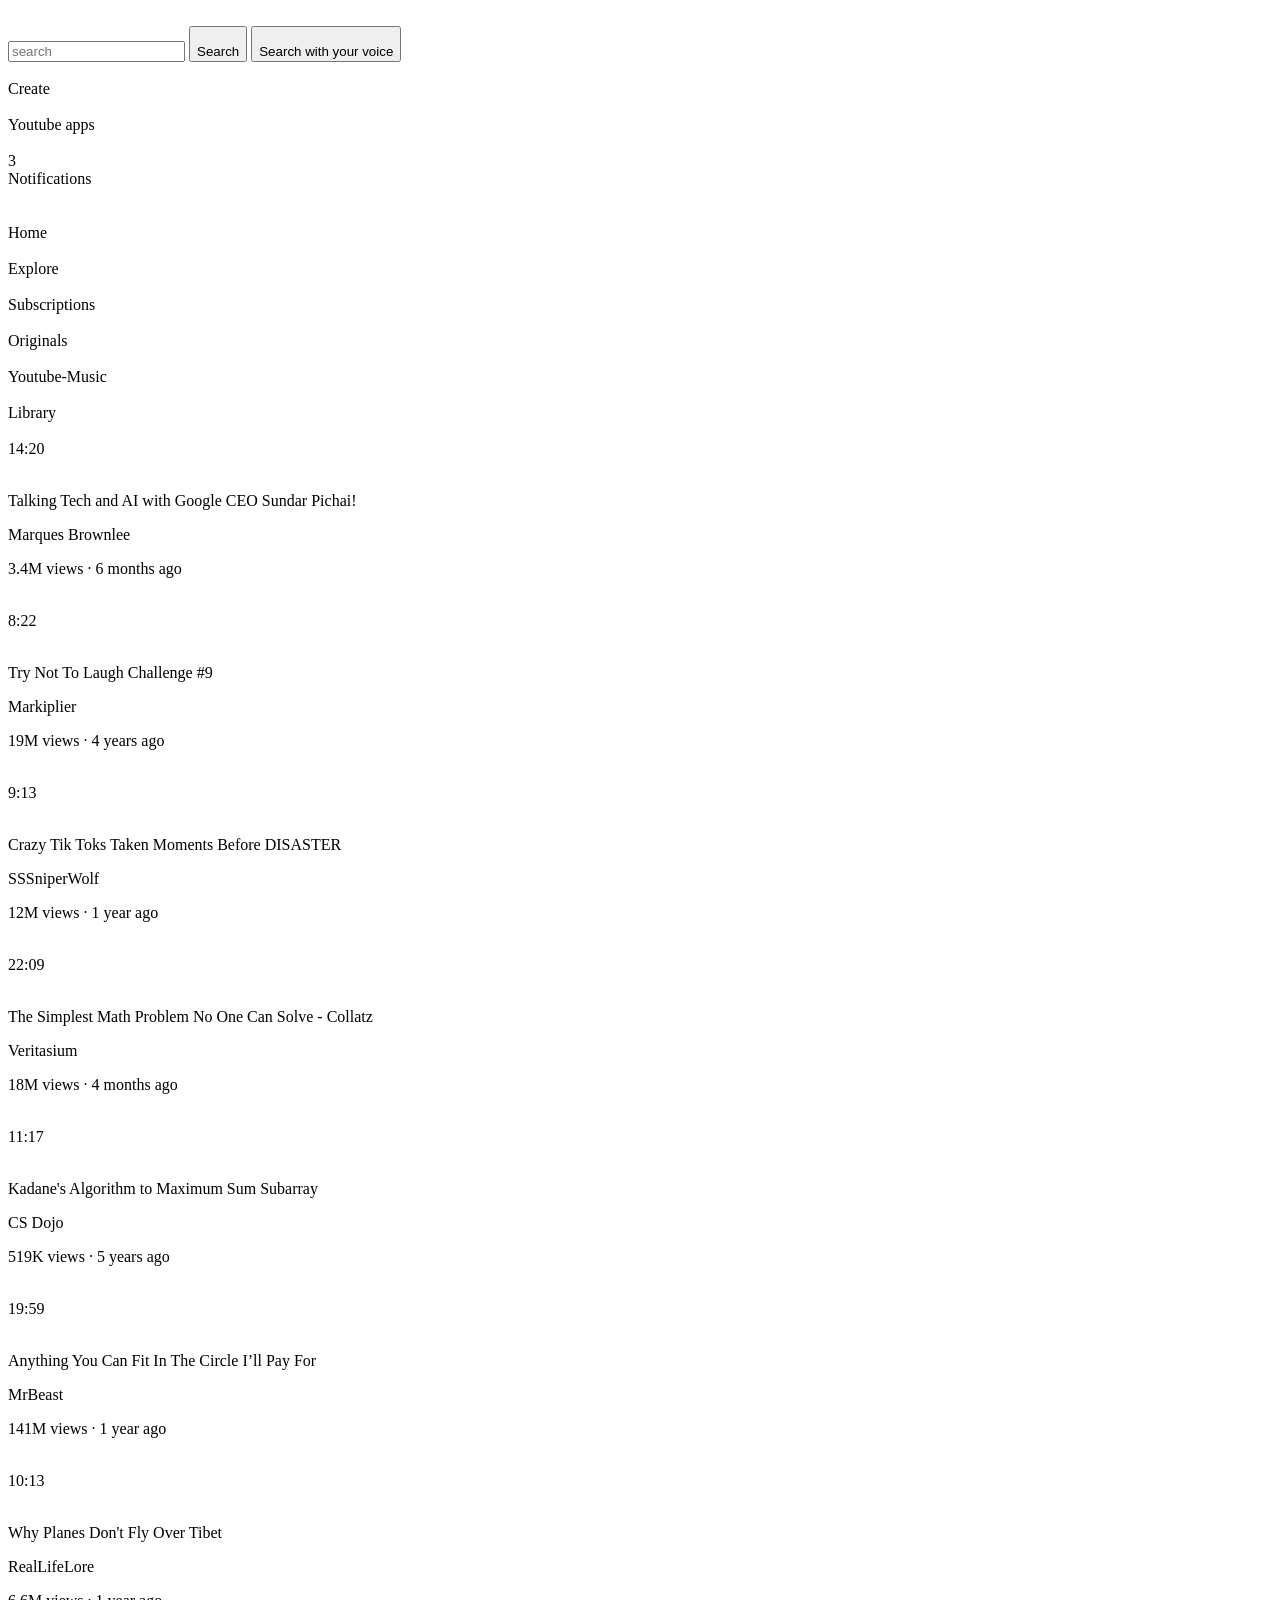
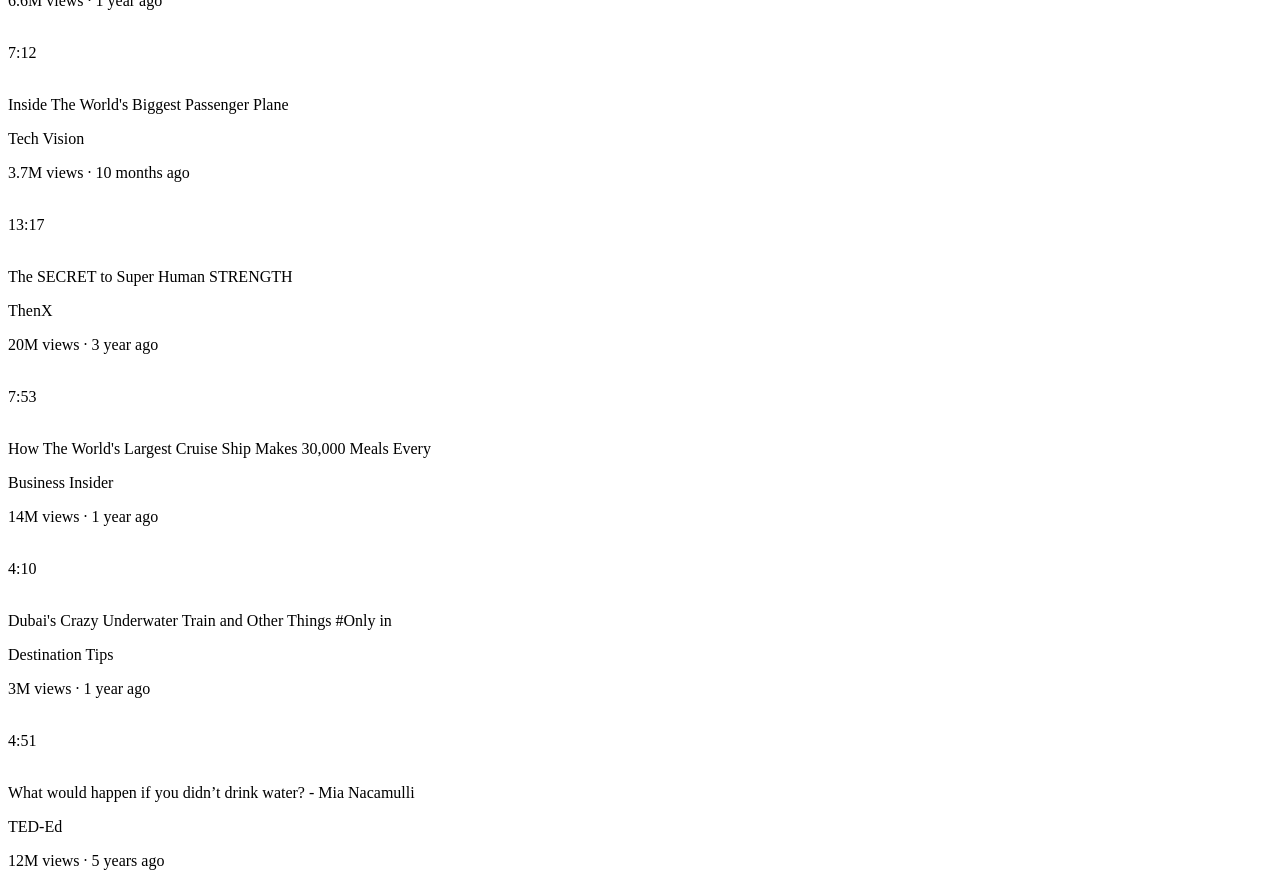
==== youtube.html @ 5d9dc22b "Add files via upload" ====
<!DOCTYPE html>
<html>
  <head>
    <title>Youtube</title>
    <link rel="stylesheet" href="styles-2/youtube.css">
    <link rel="preconnect" href="https://fonts.googleapis.com">
<link rel="preconnect" href="https://fonts.gstatic.com" crossorigin>
<link href="https://fonts.googleapis.com/css2?family=Roboto:wght@400;500;700&display=swap" rel="stylesheet">
  </head>
  <body class="body">
    <div class="header">
      <div class="left-section">
        <img class="hamburger" src="images/hamburger-menu.svg" alt="">
        <img class="youtube-logo" src="images/youtube-logo.svg" alt="">
      </div>
      <div class="middle-section">
        <input class="text" type="text" placeholder="search">
        <button class="search-button">
          <img class="search-icon" src="images/search.svg" alt="">
          <div class="tooltip">Search</div>
        </button>
        <button class="voice-button">
          <img class="voice-icon" src="images/voice-search-icon.svg" alt="">
          <div class="tooltip">Search with your voice</div>
        </button>
      </div>
      <div class="right-section">
        <div class="upload-icon-container">
          <img class="upload-icon" src="images/upload.svg" alt="">
          <div class="tooltip">Create</div>
        </div>
        <div class="youtube-container">
          <img class="youtube-apps-icon" src="images/youtube-apps.svg" alt="">
          <div class="tooltip">Youtube apps</div>
        </div>
        <div class="notifications-container">
          <img class="notifications-icon" src="images/notifications.svg" alt="">
          <div class="notifications-count">3</div>
          <div class="tooltip">Notifications</div>
        </div>
        <img class="channel-me" src="images/my-channel.jpeg" alt="">
      </div>
    </div>

    <div class="sidebar">
      <div class="sidebar-link"><img src="images/home.svg" alt="">
      <div>Home</div>
    </div>
      <div class="sidebar-link"><img src="images/explore.svg" alt="">
        <div>Explore</div>
      </div>
      <div class="sidebar-link"><img src="images/subscriptions.svg" alt="">
        <div>Subscriptions</div>
      </div>
      <div class="sidebar-link"><img src="images/originals.svg" alt="">
        <div>Originals</div>
      </div>
      <div class="sidebar-link"><img src="images/youtube-music.svg" alt="">
        <div>Youtube-Music</div>
      </div>
      <div class="sidebar-link"><img src="images/library.svg" alt="">
        <div>Library</div>
      </div>
    </div>

    <div class="video-grid">
      <div class="division">
        <div class="thumbnail-0">
          <img class="thumbnail" src="images/thumbnail-1.webp" alt="">
          <div class="video-time">14:20</div>
        </div>
        <div class="video-info-grid">
          <div class="channel-picture">
            <img  class="pfp" src="images/channel-1.jpeg" alt="">
          </div>
          <div class="info">
            <p class="title">
              Talking Tech and AI with Google CEO Sundar Pichai!
            </p>
           <p class="channel">
            Marques Brownlee
           </p>   
           <p class="views">
            3.4M views · 6 months ago
           </p>
          </div>
          </div>
        </div>
        <div class="division">
          <div class="thumbnail-0">
            <img class="thumbnail" src="images/thumbnail-2.webp" alt="">
            <div class="video-time">8:22</div>
          </div>
          <div class="video-info-grid">
            <div class="channel-picture">
              <img  class="pfp" src="images/channel-2.jpeg" alt="">
            </div>
            <div class="info">
              <p class="title">
                Try Not To Laugh Challenge #9
              </p>
             <p class="channel">
              Markiplier
             </p> 
             <p class="views">
              19M views · 4 years ago
             </p>
            </div>
            </div>
          </div>
    
          <div class="division">
            <div class="thumbnail-0">
              <img class="thumbnail" src="images/thumbnail-3.webp" alt="">
              <div class="video-time">9:13</div>
            </div>
            <div class="video-info-grid">
              <div class="channel-picture">
                <img  class="pfp" src="images/channel-3.jpeg" alt="">
              </div>
              <div class="info">
                <p class="title">
                  Crazy Tik Toks Taken Moments Before DISASTER
                </p>
               <p class="channel">
                SSSniperWolf
               </p>   
               <p class="views">
                12M views · 1 year ago
               </p>
              </div>
              </div>
            </div>
            <div class="division">
              <div class="thumbnail-0">
                <img class="thumbnail" src="images/thumbnail-4.webp" alt="">
                <div class="video-time">22:09</div>
              </div>
              <div class="video-info-grid">
                <div class="channel-picture">
                  <img  class="pfp" src="images/channel-4.jpeg" alt="">
                </div>
                <div class="info">
                  <p class="title">
                    The Simplest Math Problem No One Can Solve - Collatz
                  </p>
                 <p class="channel">
                  Veritasium
                 </p> 
                 <p class="views">
                  18M views · 4 months ago
                 </p>
                </div>
                </div>
              </div>
    
              <div class="division">
                <div class="thumbnail-0">
                  <img class="thumbnail" src="images/thumbnail-5.webp" alt="">
                  <div class="video-time">11:17</div>
                </div>
                <div class="video-info-grid">
                  <div class="channel-picture">
                    <img  class="pfp" src="images/channel-5.jpeg" alt="">
                  </div>
                  <div class="info">
                    <p class="title">
                      Kadane's Algorithm to Maximum Sum Subarray
                    </p>
                   <p class="channel">
                    CS Dojo
                   </p>   
                   <p class="views">
                    519K views · 5 years ago
                   </p>
                  </div>
                  </div>
                </div>
                <div class="division">
                  <div class="thumbnail-0">
                    <img class="thumbnail" src="images/thumbnail-6.webp" alt="">
                    <div class="video-time">19:59</div>
                  </div>
                  <div class="video-info-grid">
                    <div class="channel-picture">
                      <img  class="pfp" src="images/channel-6.jpeg" alt="">
                    </div>
                    <div class="info">
                      <p class="title">
                        Anything You Can Fit In The Circle I’ll Pay For
                      </p>
                     <p class="channel">
                      MrBeast
                     </p> 
                     <p class="views">
                      141M views · 1 year ago
                     </p>
                    </div>
                    </div>
                  </div>
                  <div class="division">
                    <div class="thumbnail-0">
                      <img class="thumbnail" src="images/thumbnail-7.webp" alt="">
                      <div class="video-time">10:13</div>
                    </div>
                    <div class="video-info-grid">
                      <div class="channel-picture">
                        <img  class="pfp" src="images/channel-7.jpeg" alt="">
                      </div>
                      <div class="info">
                        <p class="title">
                          Why Planes Don't Fly Over Tibet
                        </p>
                       <p class="channel">
                        RealLifeLore
                       </p>   
                       <p class="views">
                        6.6M views · 1 year ago
                       </p>
                      </div>
                      </div>
                    </div>
                    <div class="division">
                      <div class="thumbnail-0">
                        <img class="thumbnail" src="images/thumbnail-8.webp" alt="">
                        <div class="video-time">7:12</div>
                      </div>
                      <div class="video-info-grid">
                        <div class="channel-picture">
                          <img  class="pfp" src="images/channel-8.jpeg" alt="">
                        </div>
                        <div class="info">
                          <p class="title">
                            Inside The World's Biggest Passenger Plane
                          </p>
                         <p class="channel">
                          Tech Vision
                         </p> 
                         <p class="views">
                          3.7M views · 10 months ago
                         </p>
                        </div>
                        </div>
                      </div>
                      <div class="division">
                        <div class="thumbnail-0">
                          <img class="thumbnail" src="images/thumbnail-9.webp" alt="">
                          <div class="video-time">13:17</div>
                        </div>
                        <div class="video-info-grid">
                          <div class="channel-picture">
                            <img  class="pfp" src="images/channel-9.jpeg" alt="">
                          </div>
                          <div class="info">
                            <p class="title">
                              The SECRET to Super Human STRENGTH
                            </p>
                           <p class="channel">
                            ThenX
                           </p>   
                           <p class="views">
                            20M views · 3 year ago
                           </p>
                          </div>
                          </div>
                        </div>
                        <div class="division">
                          <div class="thumbnail-0">
                            <img class="thumbnail" src="images/thumbnail-10.webp" alt="">
                            <div class="video-time">7:53</div>
                          </div>
                          <div class="video-info-grid">
                            <div class="channel-picture">
                              <img  class="pfp" src="images/channel-10.jpeg" alt="">
                            </div>
                            <div class="info">
                              <p class="title">
                                How The World's Largest Cruise Ship Makes 30,000 Meals Every
                              </p>
                             <p class="channel">
                              Business Insider
                             </p> 
                             <p class="views">
                              14M views · 1 year ago
                             </p>
                            </div>
                            </div>
                          </div>

                          <div class="division">
                            <div class="thumbnail-0">
                              <img class="thumbnail" src="images/thumbnail-11.webp" alt="">
                              <div class="video-time">4:10</div>
                            </div>
                            <div class="video-info-grid">
                              <div class="channel-picture">
                                <img  class="pfp" src="images/channel-11.jpeg" alt="">
                              </div>
                              <div class="info">
                                <p class="title">
                                  Dubai's Crazy Underwater Train and Other Things #Only in
                                </p>
                               <p class="channel">
                                Destination Tips
                               </p>   
                               <p class="views">
                                3M views · 1 year ago
                               </p>
                              </div>
                              </div>
                            </div>
                            <div class="division">
                              <div class="thumbnail-0">
                                <img class="thumbnail" src="images/thumbnail-12.webp" alt="">
                                <div class="video-time">4:51</div>
                              </div>
                              <div class="video-info-grid">
                                <div class="channel-picture">
                                  <img  class="pfp" src="images/channel-12.jpeg" alt="">
                                </div>
                                <div class="info">
                                  <p class="title">
                                    What would happen if you didn’t drink water? - Mia Nacamulli
                                  </p>
                                 <p class="channel">
                                  TED-Ed
                                 </p> 
                                 <p class="views">
                                  12M views · 5 years ago
                                 </p>
                                </div>
                                </div>
                              </div>
                          
    </div>
  </body>
</html>
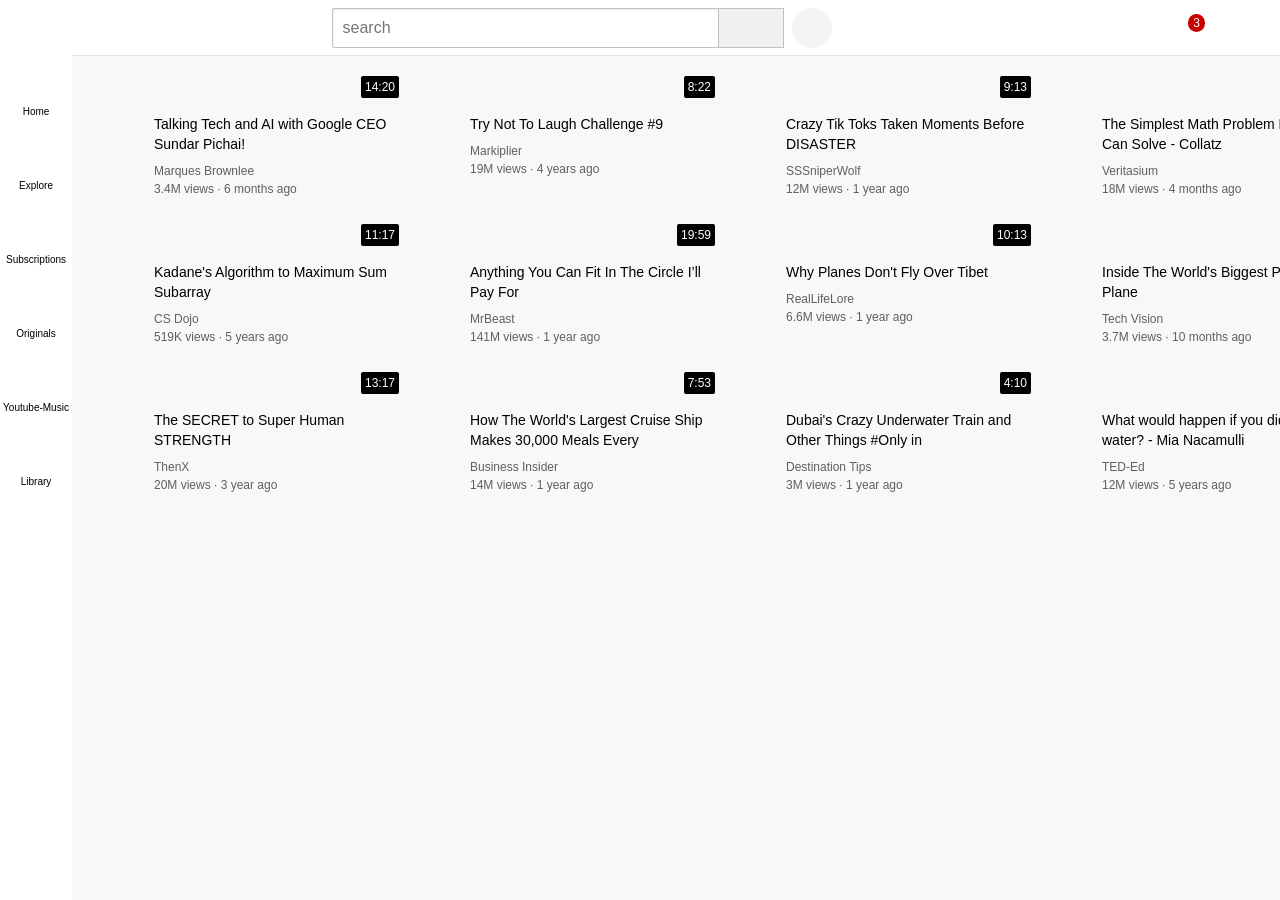
==== commit 9009a560: "Update youtube.html" ====
--- a/youtube.html
+++ b/youtube.html
@@ -2,7 +2,7 @@
 <html>
   <head>
     <title>Youtube</title>
-    <link rel="stylesheet" href="styles-2/youtube.css">
+    <link rel="stylesheet" href="youtube.css">
     <link rel="preconnect" href="https://fonts.googleapis.com">
 <link rel="preconnect" href="https://fonts.gstatic.com" crossorigin>
 <link href="https://fonts.googleapis.com/css2?family=Roboto:wght@400;500;700&display=swap" rel="stylesheet">
@@ -334,4 +334,4 @@
                           
     </div>
   </body>
-</html>+</html>
--- a/youtube.css
+++ b/youtube.css
@@ -0,0 +1,260 @@
+.thumbnail {
+  width: 100%;
+}
+.channel-picture {
+  width: 36px;
+  vertical-align: top;
+}
+.info {
+  width: 250px;
+}
+.pfp {
+  width: 100%;
+  border-radius: 25px;
+}
+.title {
+  margin-top: 0;
+  font-size: 14px;
+  font-weight: 500;
+  line-height: 20px;
+  margin-bottom: 10px;
+}
+.thumbnail-0 {
+  margin-bottom: 8px;
+  position: relative;
+}
+p {
+  font-family: Roboto, Arial;
+  margin-top: 0;
+  margin-bottom: 0;
+}
+.channel,
+.views {
+  font-size: 12px;
+  color: rgb(96, 96, 96);
+}
+.channel {
+  margin-bottom: 4px;
+}
+.video-info-grid {
+  display: grid;
+  grid-template-columns: 50px 1fr;
+}
+.video-grid {
+  display: grid;
+  grid-template-columns: 1fr 1fr 1fr;
+  column-gap: 16px;
+  row-gap: 40px;
+}
+
+@media (max-width: 600px) {
+  .video-grid {
+    grid-template-columns: 1fr 1fr;
+  }
+}
+
+@media (min-width: 751px) and (max-width: 999px) {
+  .video-grid {
+    grid-template-columns: 1fr 1fr 1fr;
+  }
+}
+
+@media (min-width: 1000px) {
+  .video-grid {
+    grid-template-columns: 1fr 1fr 1fr 1fr;
+  }
+}
+
+.header {
+  height: 55px;
+  display: flex;
+  flex-direction: row;
+  justify-content: space-between;
+  position:fixed ;
+  top: 0;
+  left: 0;
+  right: 0;
+  background-color: white;
+  border-bottom-width:1px ;
+  border-bottom-style: solid;
+  border-bottom-color:rgb(228, 228, 228) ;
+  z-index: 1;
+}
+.left-section {
+  align-items: center;
+  display: flex;
+}
+.middle-section {
+  flex: 1;
+  margin-left: 70px;
+  margin-right: 35px;
+  max-width: 500px;
+  display: flex;
+  align-items: center;
+}
+.right-section {
+  width: 180px;
+  display: flex;
+  align-items: center;
+  justify-content: space-between;
+  margin-right: 20px;
+  flex-shrink: 0;
+}
+.hamburger {
+  height: 24px;
+  margin-left: 24px;
+}
+.youtube-logo {
+  height: 20px;
+  margin-left: 24px;
+}
+.search-button {
+  height: 40px;
+  width: 66px;
+  background-color: rgb(240, 240, 240);
+  border-width: 1px;
+  border-style: solid;
+  border-color: rgb(192, 192, 192);
+  margin-left: -1px;
+}
+.voice-button {
+  height: 40px;
+  width: 40px;
+  margin-left: 8px;
+  border-radius: 20px;
+  border-style: solid;
+  border: none;
+  background-color: rgb(245, 245, 245);
+}
+.text {
+  flex: 1;
+  height: 36px;
+  padding-left: 10px;
+  font-size: 16px;
+  border-width: 1px;
+  border-style: solid;
+  border-color: rgb(192, 192, 192);
+  border-radius: 2px;
+  box-shadow: inset 1px 2px 3px rgba(0, 0, 0, 0.05);
+  width: 0;
+}
+
+.text::placeholder {
+  font-family: Roboto, Arial;
+  font-size: 16px;
+}
+.search-icon {
+  height: 25px;
+}
+.voice-icon {
+  height: 24px;
+}
+.upload-icon {
+  height: 24px;
+}
+.youtube-apps-icon {
+  height: 24px;
+}
+.notifications-icon {
+  height: 24px;
+}
+.channel-me {
+  height: 32px;
+  border-radius: 16px;
+}
+.body {
+  padding-top: 80px;
+  padding-left: 96px;
+  padding-right: 24px;
+  background-color: rgb(248, 248, 248);
+}
+.sidebar {
+  background-color: white;
+  position: fixed;
+  left: 0;
+  bottom: 0;
+  top: 55px;
+  width: 72px;
+  z-index: 2;
+  padding-top: 5px;
+}
+.video-time {
+  background-color: black;
+  color: white;
+  position: absolute;
+  bottom: 8px;
+  right: 5px;
+  font-family: Roboto, Arial;
+  font-size: 12px;
+  font-weight: 500;
+  padding: 4px 4px;
+  border-radius: 2px;
+}
+.notifications-container {
+  position: relative;
+}
+.notifications-count {
+  position: absolute;
+  top: -2px;
+  right: -5px;
+  background-color: rgb(200, 0, 0);
+  color: white;
+  font-family: Roboto, Arial;
+  font-size: 12px;
+  padding: 2px 5px;
+  border-radius: 10px;
+}
+.sidebar-link {
+  height: 74px;
+  display: flex;
+  align-items: center;
+  justify-content: center;
+  flex-direction: column;
+  cursor: pointer;
+}
+.sidebar-link:hover {
+  background-color: rgb(235, 235, 235);
+}
+.sidebar-link img {
+  height: 24px;
+  margin-bottom: 4px;
+}
+.sidebar-link div {
+  font-family: Roboto, Arial;
+  font-size: 10px;
+}
+.search-button .tooltip,
+.voice-button .tooltip,
+.upload-icon-container .tooltip,
+.youtube-container .tooltip,
+.notifications-container .tooltip {
+  font-family: Roboto, Arial;
+  position: absolute;
+  background-color: gray;
+  color: white;
+  padding: 4px 8px;
+  border-radius: 2px;
+  font-size: 12px;
+  bottom: -30px;
+  opacity: 0;
+  transition: opacity 0.15s;
+  pointer-events: none;
+  white-space: nowrap;
+}
+.search-button:hover .tooltip,
+.voice-button:hover .tooltip,
+.upload-icon-container:hover .tooltip,
+.youtube-container:hover .tooltip,
+.notifications-container:hover .tooltip {
+  opacity: 0.7;
+}
+.search-button,
+.voice-button,
+.upload-icon-container,
+.youtube-container,
+.notifications-container {
+  display: flex;
+  justify-content: center;
+  position: relative;
+  align-items: center;
+}
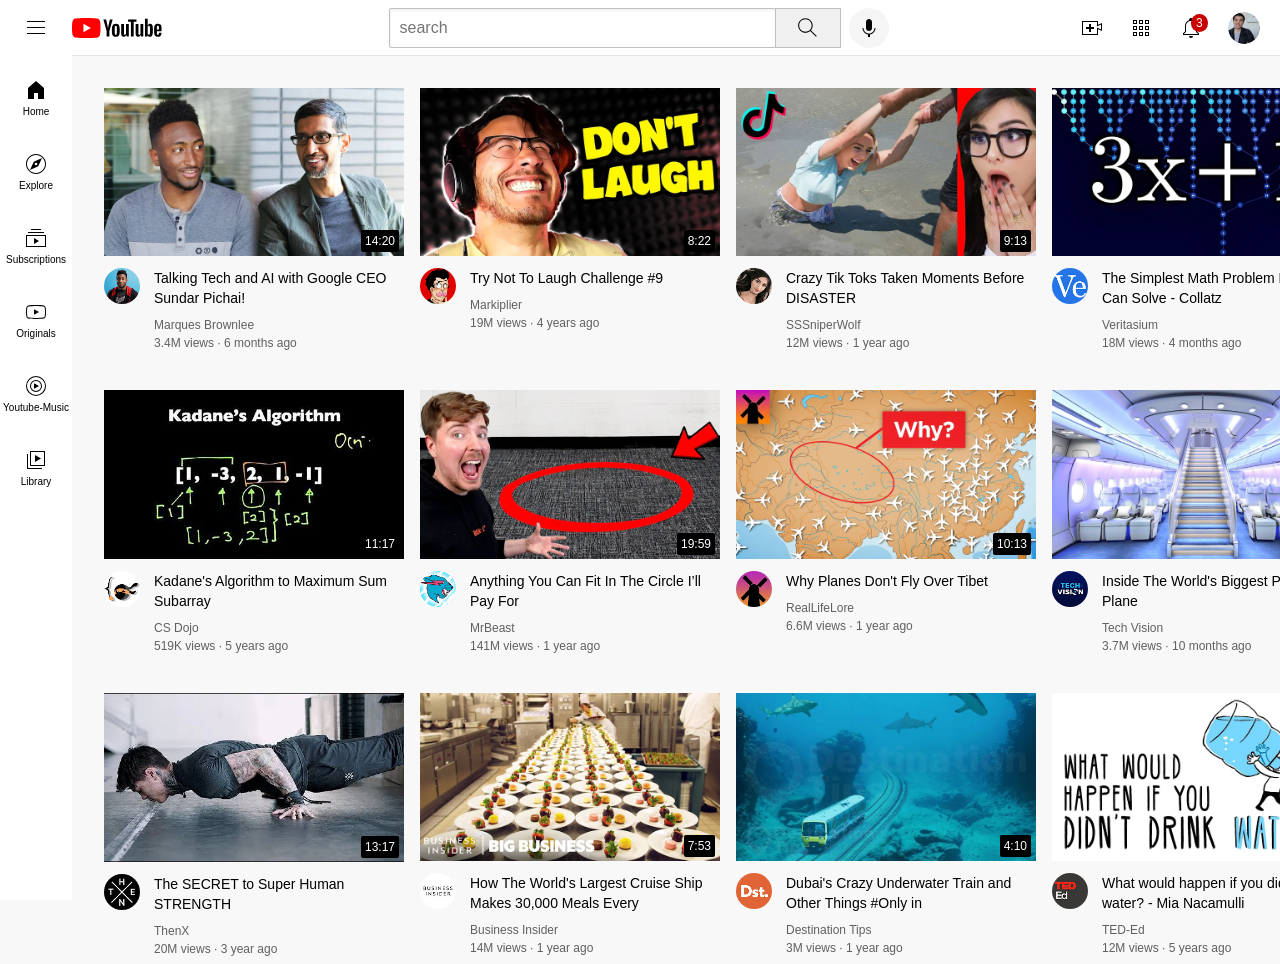
==== commit 73ca8b88: "Update youtube.html" ====
--- a/youtube.html
+++ b/youtube.html
@@ -10,55 +10,55 @@
   <body class="body">
     <div class="header">
       <div class="left-section">
-        <img class="hamburger" src="images/hamburger-menu.svg" alt="">
-        <img class="youtube-logo" src="images/youtube-logo.svg" alt="">
+        <img class="hamburger" src="hamburger-menu.svg" alt="">
+        <img class="youtube-logo" src="youtube-logo.svg" alt="">
       </div>
       <div class="middle-section">
         <input class="text" type="text" placeholder="search">
         <button class="search-button">
-          <img class="search-icon" src="images/search.svg" alt="">
+          <img class="search-icon" src="search.svg" alt="">
           <div class="tooltip">Search</div>
         </button>
         <button class="voice-button">
-          <img class="voice-icon" src="images/voice-search-icon.svg" alt="">
+          <img class="voice-icon" src="voice-search-icon.svg" alt="">
           <div class="tooltip">Search with your voice</div>
         </button>
       </div>
       <div class="right-section">
         <div class="upload-icon-container">
-          <img class="upload-icon" src="images/upload.svg" alt="">
+          <img class="upload-icon" src="upload.svg" alt="">
           <div class="tooltip">Create</div>
         </div>
         <div class="youtube-container">
-          <img class="youtube-apps-icon" src="images/youtube-apps.svg" alt="">
+          <img class="youtube-apps-icon" src="youtube-apps.svg" alt="">
           <div class="tooltip">Youtube apps</div>
         </div>
         <div class="notifications-container">
-          <img class="notifications-icon" src="images/notifications.svg" alt="">
+          <img class="notifications-icon" src="notifications.svg" alt="">
           <div class="notifications-count">3</div>
           <div class="tooltip">Notifications</div>
         </div>
-        <img class="channel-me" src="images/my-channel.jpeg" alt="">
+        <img class="channel-me" src="my-channel.jpeg" alt="">
       </div>
     </div>
 
     <div class="sidebar">
-      <div class="sidebar-link"><img src="images/home.svg" alt="">
+      <div class="sidebar-link"><img src="home.svg" alt="">
       <div>Home</div>
     </div>
-      <div class="sidebar-link"><img src="images/explore.svg" alt="">
+      <div class="sidebar-link"><img src="explore.svg" alt="">
         <div>Explore</div>
       </div>
-      <div class="sidebar-link"><img src="images/subscriptions.svg" alt="">
+      <div class="sidebar-link"><img src="subscriptions.svg" alt="">
         <div>Subscriptions</div>
       </div>
-      <div class="sidebar-link"><img src="images/originals.svg" alt="">
+      <div class="sidebar-link"><img src="originals.svg" alt="">
         <div>Originals</div>
       </div>
-      <div class="sidebar-link"><img src="images/youtube-music.svg" alt="">
+      <div class="sidebar-link"><img src="youtube-music.svg" alt="">
         <div>Youtube-Music</div>
       </div>
-      <div class="sidebar-link"><img src="images/library.svg" alt="">
+      <div class="sidebar-link"><img src="library.svg" alt="">
         <div>Library</div>
       </div>
     </div>
@@ -66,12 +66,12 @@
     <div class="video-grid">
       <div class="division">
         <div class="thumbnail-0">
-          <img class="thumbnail" src="images/thumbnail-1.webp" alt="">
+          <img class="thumbnail" src="thumbnail-1.webp" alt="">
           <div class="video-time">14:20</div>
         </div>
         <div class="video-info-grid">
           <div class="channel-picture">
-            <img  class="pfp" src="images/channel-1.jpeg" alt="">
+            <img  class="pfp" src="channel-1.jpeg" alt="">
           </div>
           <div class="info">
             <p class="title">
@@ -88,12 +88,12 @@
         </div>
         <div class="division">
           <div class="thumbnail-0">
-            <img class="thumbnail" src="images/thumbnail-2.webp" alt="">
+            <img class="thumbnail" src="thumbnail-2.webp" alt="">
             <div class="video-time">8:22</div>
           </div>
           <div class="video-info-grid">
             <div class="channel-picture">
-              <img  class="pfp" src="images/channel-2.jpeg" alt="">
+              <img  class="pfp" src="channel-2.jpeg" alt="">
             </div>
             <div class="info">
               <p class="title">
@@ -111,12 +111,12 @@
     
           <div class="division">
             <div class="thumbnail-0">
-              <img class="thumbnail" src="images/thumbnail-3.webp" alt="">
+              <img class="thumbnail" src="thumbnail-3.webp" alt="">
               <div class="video-time">9:13</div>
             </div>
             <div class="video-info-grid">
               <div class="channel-picture">
-                <img  class="pfp" src="images/channel-3.jpeg" alt="">
+                <img  class="pfp" src="channel-3.jpeg" alt="">
               </div>
               <div class="info">
                 <p class="title">
@@ -133,12 +133,12 @@
             </div>
             <div class="division">
               <div class="thumbnail-0">
-                <img class="thumbnail" src="images/thumbnail-4.webp" alt="">
+                <img class="thumbnail" src="thumbnail-4.webp" alt="">
                 <div class="video-time">22:09</div>
               </div>
               <div class="video-info-grid">
                 <div class="channel-picture">
-                  <img  class="pfp" src="images/channel-4.jpeg" alt="">
+                  <img  class="pfp" src="channel-4.jpeg" alt="">
                 </div>
                 <div class="info">
                   <p class="title">
@@ -156,12 +156,12 @@
     
               <div class="division">
                 <div class="thumbnail-0">
-                  <img class="thumbnail" src="images/thumbnail-5.webp" alt="">
+                  <img class="thumbnail" src="thumbnail-5.webp" alt="">
                   <div class="video-time">11:17</div>
                 </div>
                 <div class="video-info-grid">
                   <div class="channel-picture">
-                    <img  class="pfp" src="images/channel-5.jpeg" alt="">
+                    <img  class="pfp" src="channel-5.jpeg" alt="">
                   </div>
                   <div class="info">
                     <p class="title">
@@ -178,12 +178,12 @@
                 </div>
                 <div class="division">
                   <div class="thumbnail-0">
-                    <img class="thumbnail" src="images/thumbnail-6.webp" alt="">
+                    <img class="thumbnail" src="thumbnail-6.webp" alt="">
                     <div class="video-time">19:59</div>
                   </div>
                   <div class="video-info-grid">
                     <div class="channel-picture">
-                      <img  class="pfp" src="images/channel-6.jpeg" alt="">
+                      <img  class="pfp" src="channel-6.jpeg" alt="">
                     </div>
                     <div class="info">
                       <p class="title">
@@ -200,12 +200,12 @@
                   </div>
                   <div class="division">
                     <div class="thumbnail-0">
-                      <img class="thumbnail" src="images/thumbnail-7.webp" alt="">
+                      <img class="thumbnail" src="thumbnail-7.webp" alt="">
                       <div class="video-time">10:13</div>
                     </div>
                     <div class="video-info-grid">
                       <div class="channel-picture">
-                        <img  class="pfp" src="images/channel-7.jpeg" alt="">
+                        <img  class="pfp" src="channel-7.jpeg" alt="">
                       </div>
                       <div class="info">
                         <p class="title">
@@ -222,12 +222,12 @@
                     </div>
                     <div class="division">
                       <div class="thumbnail-0">
-                        <img class="thumbnail" src="images/thumbnail-8.webp" alt="">
+                        <img class="thumbnail" src="thumbnail-8.webp" alt="">
                         <div class="video-time">7:12</div>
                       </div>
                       <div class="video-info-grid">
                         <div class="channel-picture">
-                          <img  class="pfp" src="images/channel-8.jpeg" alt="">
+                          <img  class="pfp" src="channel-8.jpeg" alt="">
                         </div>
                         <div class="info">
                           <p class="title">
@@ -244,12 +244,12 @@
                       </div>
                       <div class="division">
                         <div class="thumbnail-0">
-                          <img class="thumbnail" src="images/thumbnail-9.webp" alt="">
+                          <img class="thumbnail" src="thumbnail-9.webp" alt="">
                           <div class="video-time">13:17</div>
                         </div>
                         <div class="video-info-grid">
                           <div class="channel-picture">
-                            <img  class="pfp" src="images/channel-9.jpeg" alt="">
+                            <img  class="pfp" src="channel-9.jpeg" alt="">
                           </div>
                           <div class="info">
                             <p class="title">
@@ -266,12 +266,12 @@
                         </div>
                         <div class="division">
                           <div class="thumbnail-0">
-                            <img class="thumbnail" src="images/thumbnail-10.webp" alt="">
+                            <img class="thumbnail" src="thumbnail-10.webp" alt="">
                             <div class="video-time">7:53</div>
                           </div>
                           <div class="video-info-grid">
                             <div class="channel-picture">
-                              <img  class="pfp" src="images/channel-10.jpeg" alt="">
+                              <img  class="pfp" src="channel-10.jpeg" alt="">
                             </div>
                             <div class="info">
                               <p class="title">
@@ -289,12 +289,12 @@
 
                           <div class="division">
                             <div class="thumbnail-0">
-                              <img class="thumbnail" src="images/thumbnail-11.webp" alt="">
+                              <img class="thumbnail" src="thumbnail-11.webp" alt="">
                               <div class="video-time">4:10</div>
                             </div>
                             <div class="video-info-grid">
                               <div class="channel-picture">
-                                <img  class="pfp" src="images/channel-11.jpeg" alt="">
+                                <img  class="pfp" src="channel-11.jpeg" alt="">
                               </div>
                               <div class="info">
                                 <p class="title">
@@ -311,12 +311,12 @@
                             </div>
                             <div class="division">
                               <div class="thumbnail-0">
-                                <img class="thumbnail" src="images/thumbnail-12.webp" alt="">
+                                <img class="thumbnail" src="thumbnail-12.webp" alt="">
                                 <div class="video-time">4:51</div>
                               </div>
                               <div class="video-info-grid">
                                 <div class="channel-picture">
-                                  <img  class="pfp" src="images/channel-12.jpeg" alt="">
+                                  <img  class="pfp" src="channel-12.jpeg" alt="">
                                 </div>
                                 <div class="info">
                                   <p class="title">
